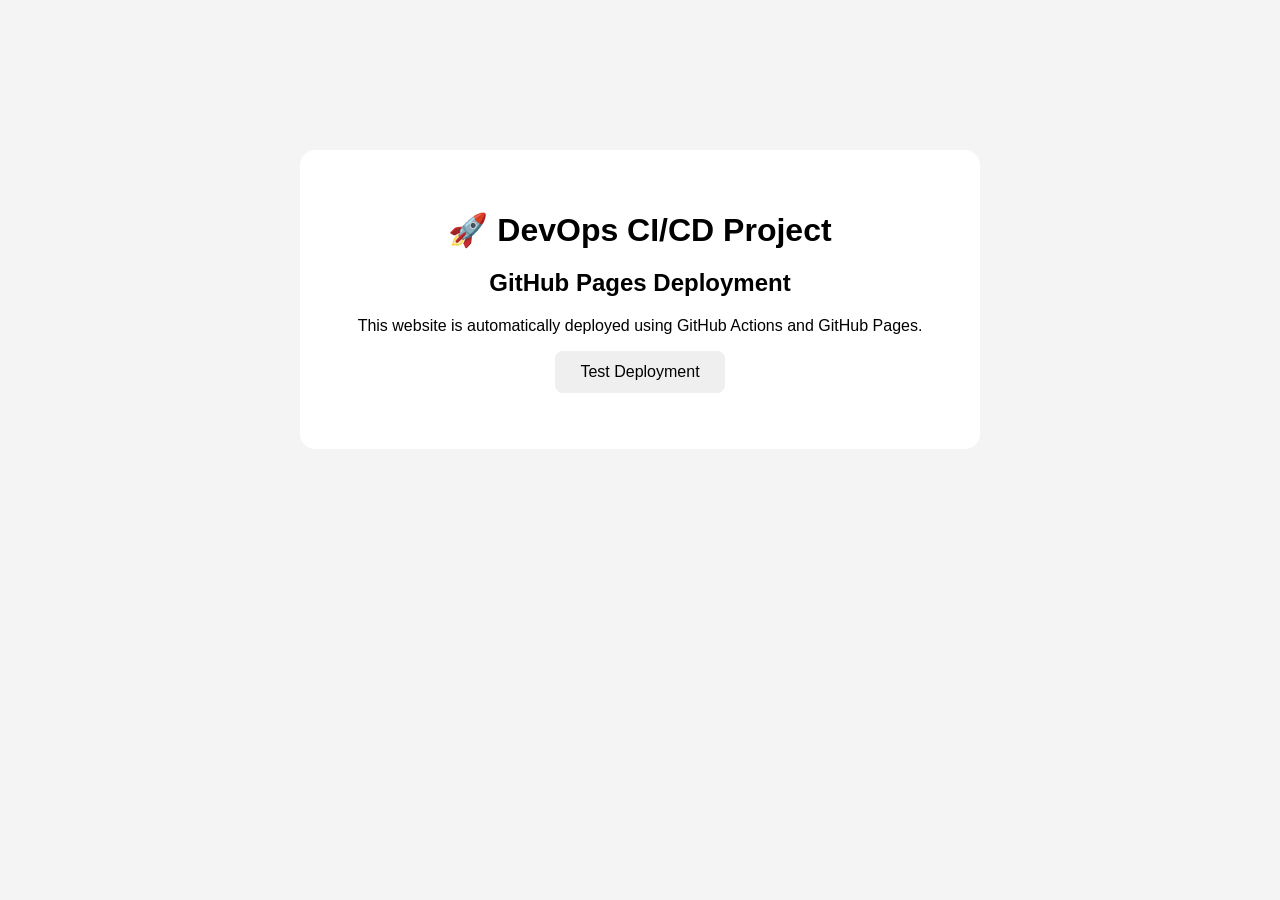
==== index.html @ 20769a85 "Initial project" ====
<!DOCTYPE html>
<html lang="en">
<head>
    <meta charset="UTF-8">
    <meta name="viewport" content="width=device-width, initial-scale=1.0">
    <title>DevOps CI/CD Project</title>
    <link rel="stylesheet" href="style.css">
</head>

<body>

    <div class="container">
        <h1>🚀 DevOps CI/CD Project</h1>

        <h2>GitHub Pages Deployment</h2>

        <p>
            This website is automatically deployed using
            GitHub Actions and GitHub Pages.
        </p>

        <button onclick="showMessage()">
            Test Deployment
        </button>

        <p id="message"></p>
    </div>

    <script src="script.js"></script>

</body>
</html>
---- style.css ----
body {
    font-family: Arial, sans-serif;
    text-align: center;
    background: #f4f4f4;
    margin: 0;
    padding: 0;
}

.container {
    margin-top: 150px;
    background: white;
    padding: 40px;
    max-width: 600px;
    margin-left: auto;
    margin-right: auto;
    border-radius: 15px;
}

h1 {
    margin-bottom: 20px;
}

button {
    padding: 12px 25px;
    border: none;
    border-radius: 8px;
    cursor: pointer;
    font-size: 16px;
}
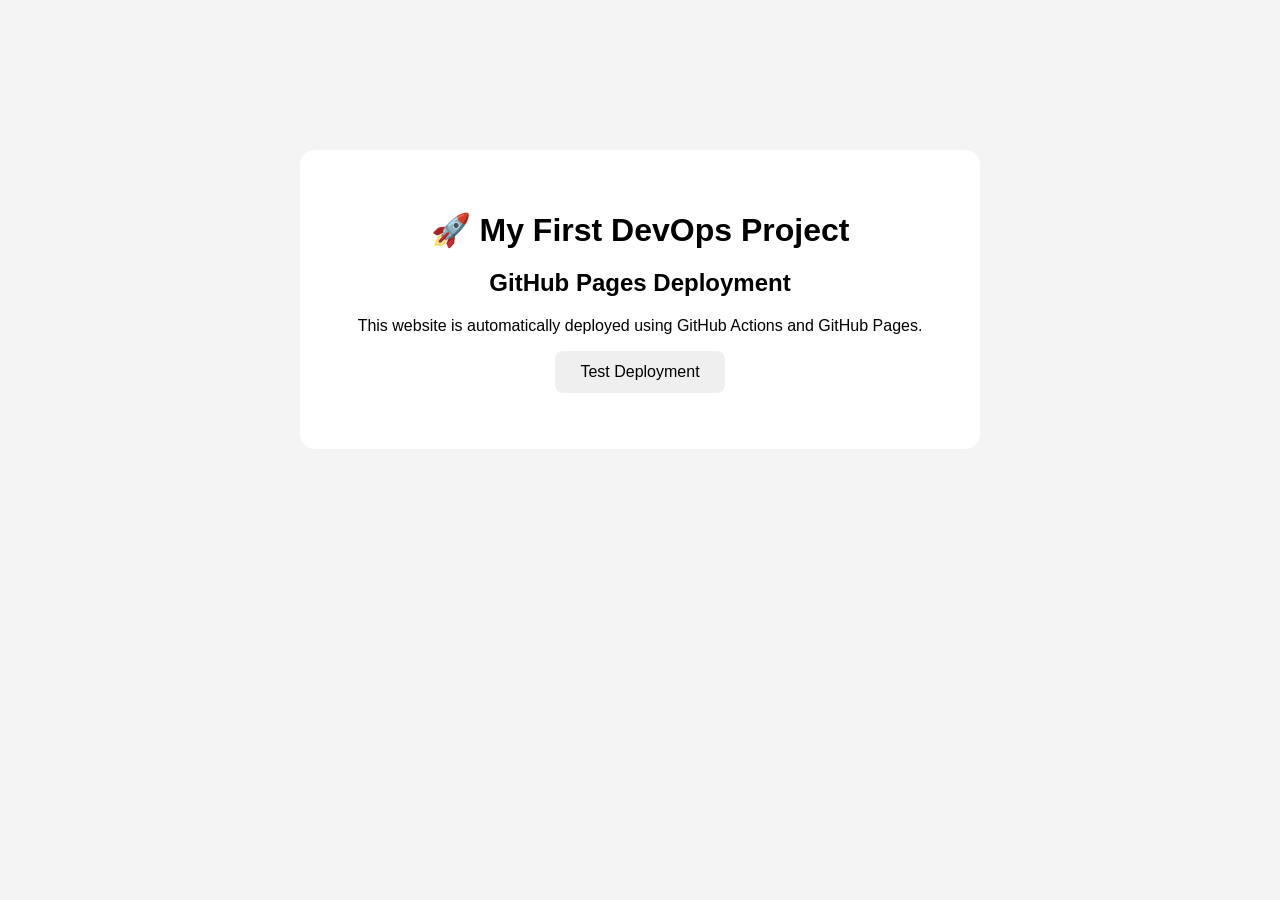
==== commit b5d6609c: "Update heading text" ====
--- a/index.html
+++ b/index.html
@@ -3,14 +3,14 @@
 <head>
     <meta charset="UTF-8">
     <meta name="viewport" content="width=device-width, initial-scale=1.0">
-    <title>DevOps CI/CD Project</title>
+    <title>My First DevOps Project </title>
     <link rel="stylesheet" href="style.css">
 </head>
 
 <body>
 
     <div class="container">
-        <h1>🚀 DevOps CI/CD Project</h1>
+        <h1>🚀 My First DevOps Project</h1>
 
         <h2>GitHub Pages Deployment</h2>
 
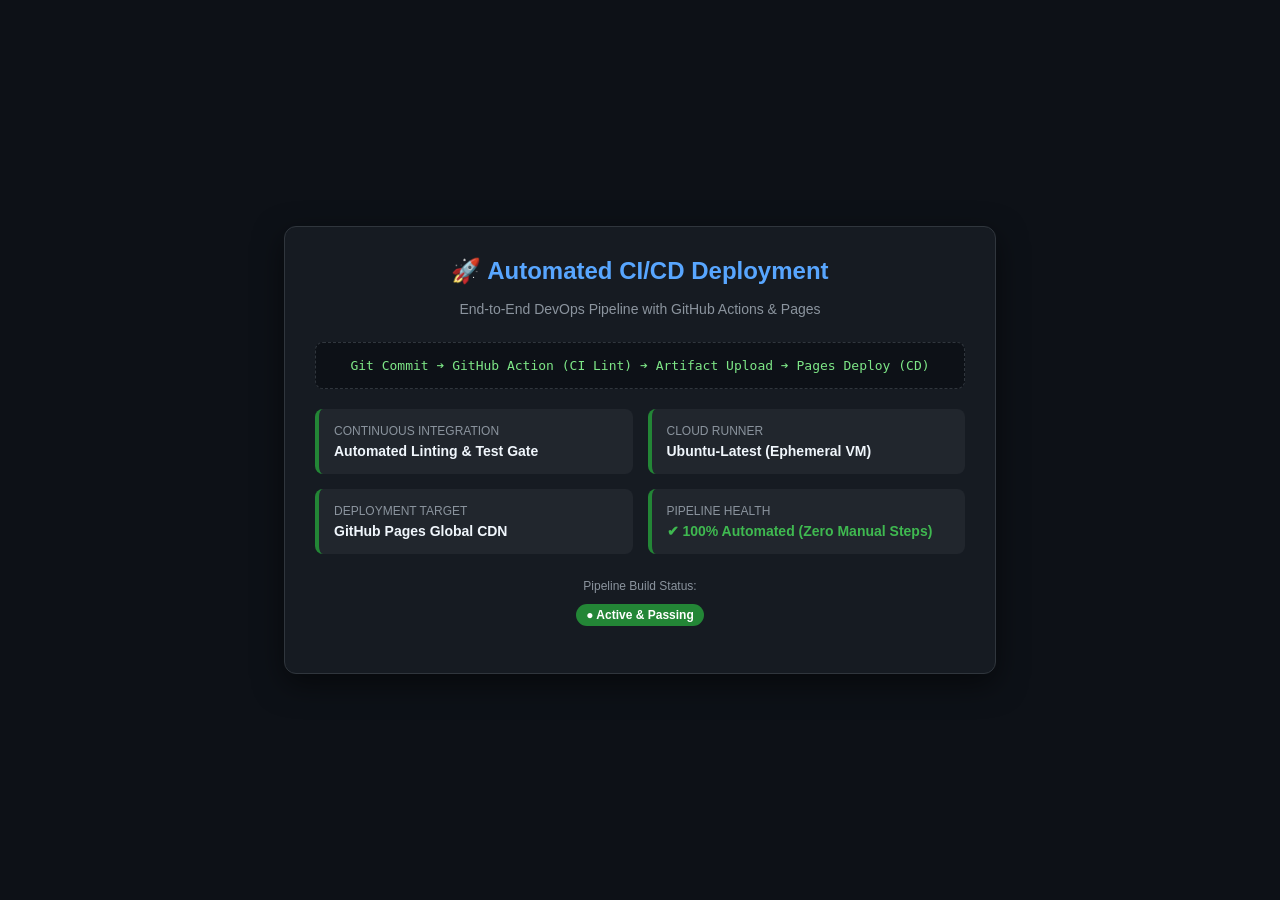
==== commit 7527af74: "feat: updated devops pipeline dashboard" ====
--- a/index.html
+++ b/index.html
@@ -3,30 +3,59 @@
 <head>
     <meta charset="UTF-8">
     <meta name="viewport" content="width=device-width, initial-scale=1.0">
-    <title>My First DevOps Project </title>
-    <link rel="stylesheet" href="style.css">
+    <title>DevOps Automated CI/CD Pipeline</title>
+    <style>
+        body { font-family: 'Segoe UI', Tahoma, Geneva, Verdana, sans-serif; background-color: #0d1117; color: #c9d1d9; display: flex; justify-content: center; align-items: center; min-height: 100vh; margin: 0; }
+        .container { background-color: #161b22; border: 1px solid #30363d; border-radius: 12px; padding: 30px; max-width: 650px; width: 90%; box-shadow: 0 10px 30px rgba(0,0,0,0.5); }
+        h1 { color: #58a6ff; margin-top: 0; font-size: 24px; text-align: center; }
+        p.subtitle { text-align: center; color: #8b949e; font-size: 14px; margin-bottom: 25px; }
+        .grid { display: grid; grid-template-columns: 1fr 1fr; gap: 15px; margin-bottom: 25px; }
+        .card { background: #21262d; padding: 15px; border-radius: 8px; border-left: 4px solid #238636; }
+        .card-title { font-size: 12px; text-transform: uppercase; color: #8b949e; margin-bottom: 5px; }
+        .card-value { font-size: 14px; font-weight: 600; color: #f0f6fc; }
+        .flow { background: #0d1117; padding: 15px; border-radius: 8px; font-family: monospace; font-size: 13px; color: #7ee787; text-align: center; margin-bottom: 20px; border: 1px dashed #30363d; }
+        .status-badge { text-align: center; margin-bottom: 20px; }
+        .btn { display: block; width: 100%; text-align: center; background: #238636; color: white; padding: 10px; border-radius: 6px; text-decoration: none; font-weight: bold; border: none; cursor: pointer; }
+        .btn:hover { background: #2ea043; }
+    </style>
 </head>
-
 <body>
 
-    <div class="container">
-        <h1>🚀 My First DevOps Project</h1>
+<div class="container">
+    <h1>🚀 Automated CI/CD Deployment</h1>
+    <p class="subtitle">End-to-End DevOps Pipeline with GitHub Actions & Pages</p>
 
-        <h2>GitHub Pages Deployment</h2>
-
-        <p>
-            This website is automatically deployed using
-            GitHub Actions and GitHub Pages.
-        </p>
-
-        <button onclick="showMessage()">
-            Test Deployment
-        </button>
-
-        <p id="message"></p>
+    <!-- Pipeline Visualizer -->
+    <div class="flow">
+        Git Commit ➔ GitHub Action (CI Lint) ➔ Artifact Upload ➔ Pages Deploy (CD)
     </div>
 
-    <script src="script.js"></script>
+    <!-- Metrics Grid -->
+    <div class="grid">
+        <div class="card">
+            <div class="card-title">Continuous Integration</div>
+            <div class="card-value">Automated Linting & Test Gate</div>
+        </div>
+        <div class="card">
+            <div class="card-title">Cloud Runner</div>
+            <div class="card-value">Ubuntu-Latest (Ephemeral VM)</div>
+        </div>
+        <div class="card">
+            <div class="card-title">Deployment Target</div>
+            <div class="card-value">GitHub Pages Global CDN</div>
+        </div>
+        <div class="card">
+            <div class="card-title">Pipeline Health</div>
+            <div class="card-value" style="color: #3fb950;">✔ 100% Automated (Zero Manual Steps)</div>
+        </div>
+    </div>
+
+    <div class="status-badge">
+        <!-- Replace YOUR_USERNAME and YOUR_REPO with your actual github repo details -->
+        <p style="font-size: 12px; color: #8b949e;">Pipeline Build Status:</p>
+        <span style="background: #238636; color: white; padding: 4px 10px; border-radius: 20px; font-size: 12px; font-weight: bold;">● Active & Passing</span>
+    </div>
+</div>
 
 </body>
 </html>
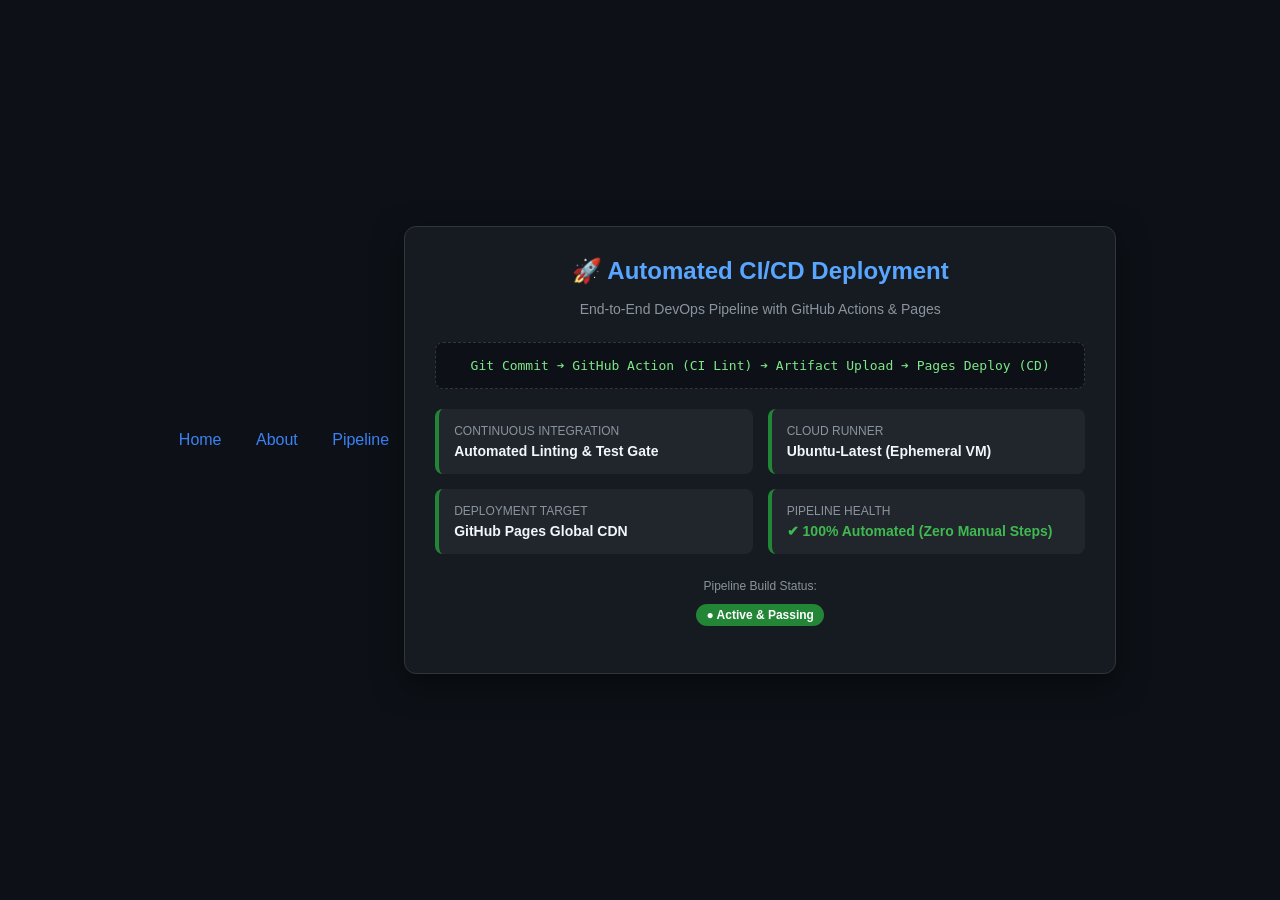
==== commit dd09cdc4: "Add multi-page navigation" ====
--- a/index.html
+++ b/index.html
@@ -20,6 +20,12 @@
     </style>
 </head>
 <body>
+    
+    <nav style="text-align:center; margin-bottom: 20px;">
+    <a href="index.html" style="color:#3b82f6; margin:0 15px; text-decoration:none;">Home</a>
+    <a href="about.html" style="color:#3b82f6; margin:0 15px; text-decoration:none;">About</a>
+    <a href="pipeline.html" style="color:#3b82f6; margin:0 15px; text-decoration:none;">Pipeline</a>
+</nav>
 
 <div class="container">
     <h1>🚀 Automated CI/CD Deployment</h1>
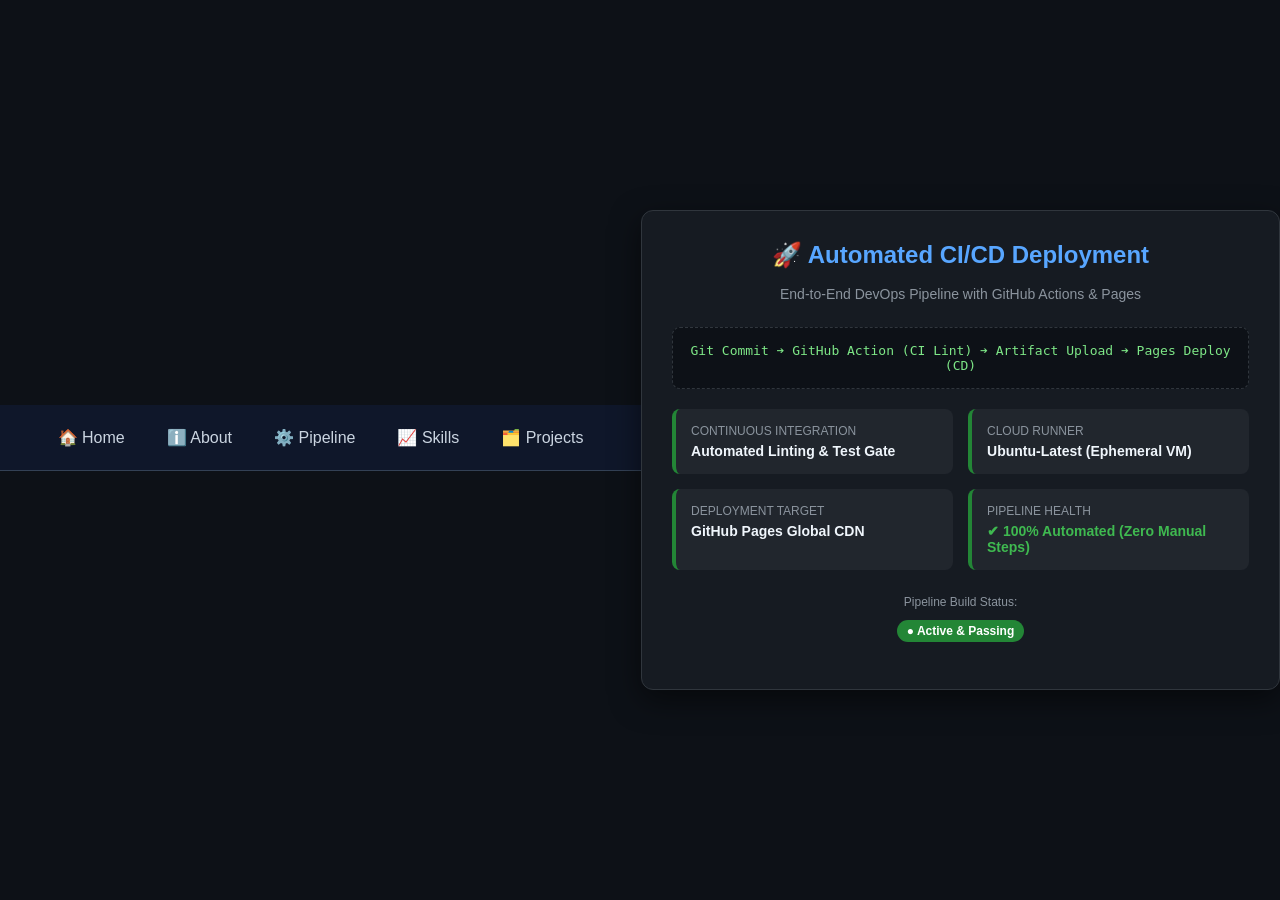
==== commit 15a4098d: "Update navbar with icons across all pages" ====
--- a/index.html
+++ b/index.html
@@ -21,10 +21,41 @@
 </head>
 <body>
     
-    <nav style="text-align:center; margin-bottom: 20px;">
-    <a href="index.html" style="color:#3b82f6; margin:0 15px; text-decoration:none;">Home</a>
-    <a href="about.html" style="color:#3b82f6; margin:0 15px; text-decoration:none;">About</a>
-    <a href="pipeline.html" style="color:#3b82f6; margin:0 15px; text-decoration:none;">Pipeline</a>
+   <style>
+    .top-nav {
+        display: flex;
+        justify-content: center;
+        align-items: center;
+        gap: 10px;
+        background: #0f172a;
+        padding: 15px 0;
+        border-bottom: 1px solid #334155;
+        margin-bottom: 25px;
+        width: 100%;
+    }
+    .top-nav a {
+        display: flex;
+        align-items: center;
+        gap: 6px;
+        color: #cbd5e1;
+        text-decoration: none;
+        padding: 8px 16px;
+        border-radius: 8px;
+        font-weight: 500;
+        transition: background 0.2s, color 0.2s;
+    }
+    .top-nav a:hover {
+        background: #1e293b;
+        color: #3b82f6;
+    }
+</style>
+
+<nav class="top-nav">
+    <a href="index.html">🏠 Home</a>
+    <a href="about.html">ℹ️ About</a>
+    <a href="pipeline.html">⚙️ Pipeline</a>
+    <a href="skills.html">📈 Skills</a>
+    <a href="projects.html">🗂️ Projects</a>
 </nav>
 
 <div class="container">
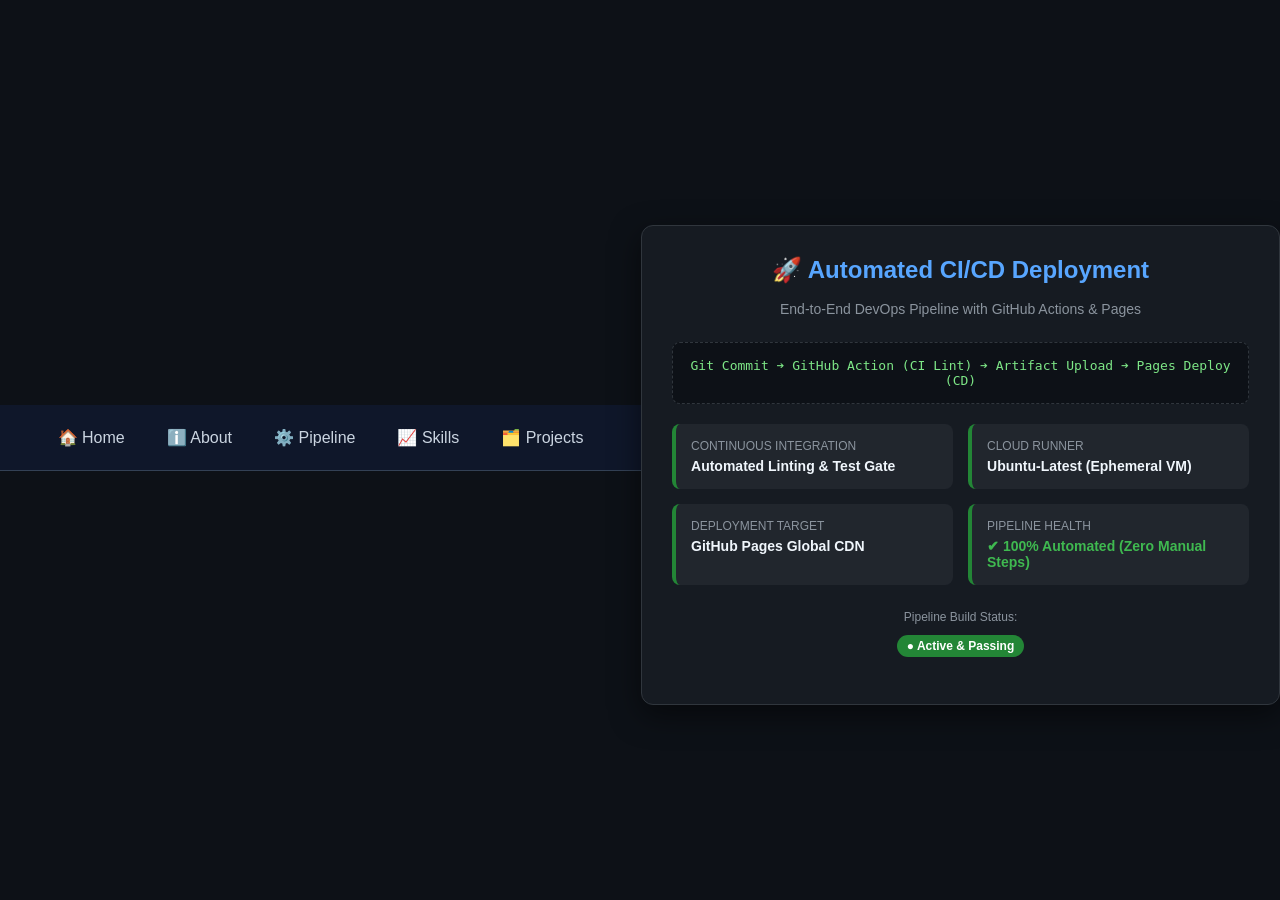
==== commit 2113ab07: "Fix skills page text visibility" ====
--- a/index.html
+++ b/index.html
@@ -22,6 +22,8 @@
 <body>
     
    <style>
+    body { margin: 0; padding: 0; }
+.container { margin-top: 30px; }
     .top-nav {
         display: flex;
         justify-content: center;
